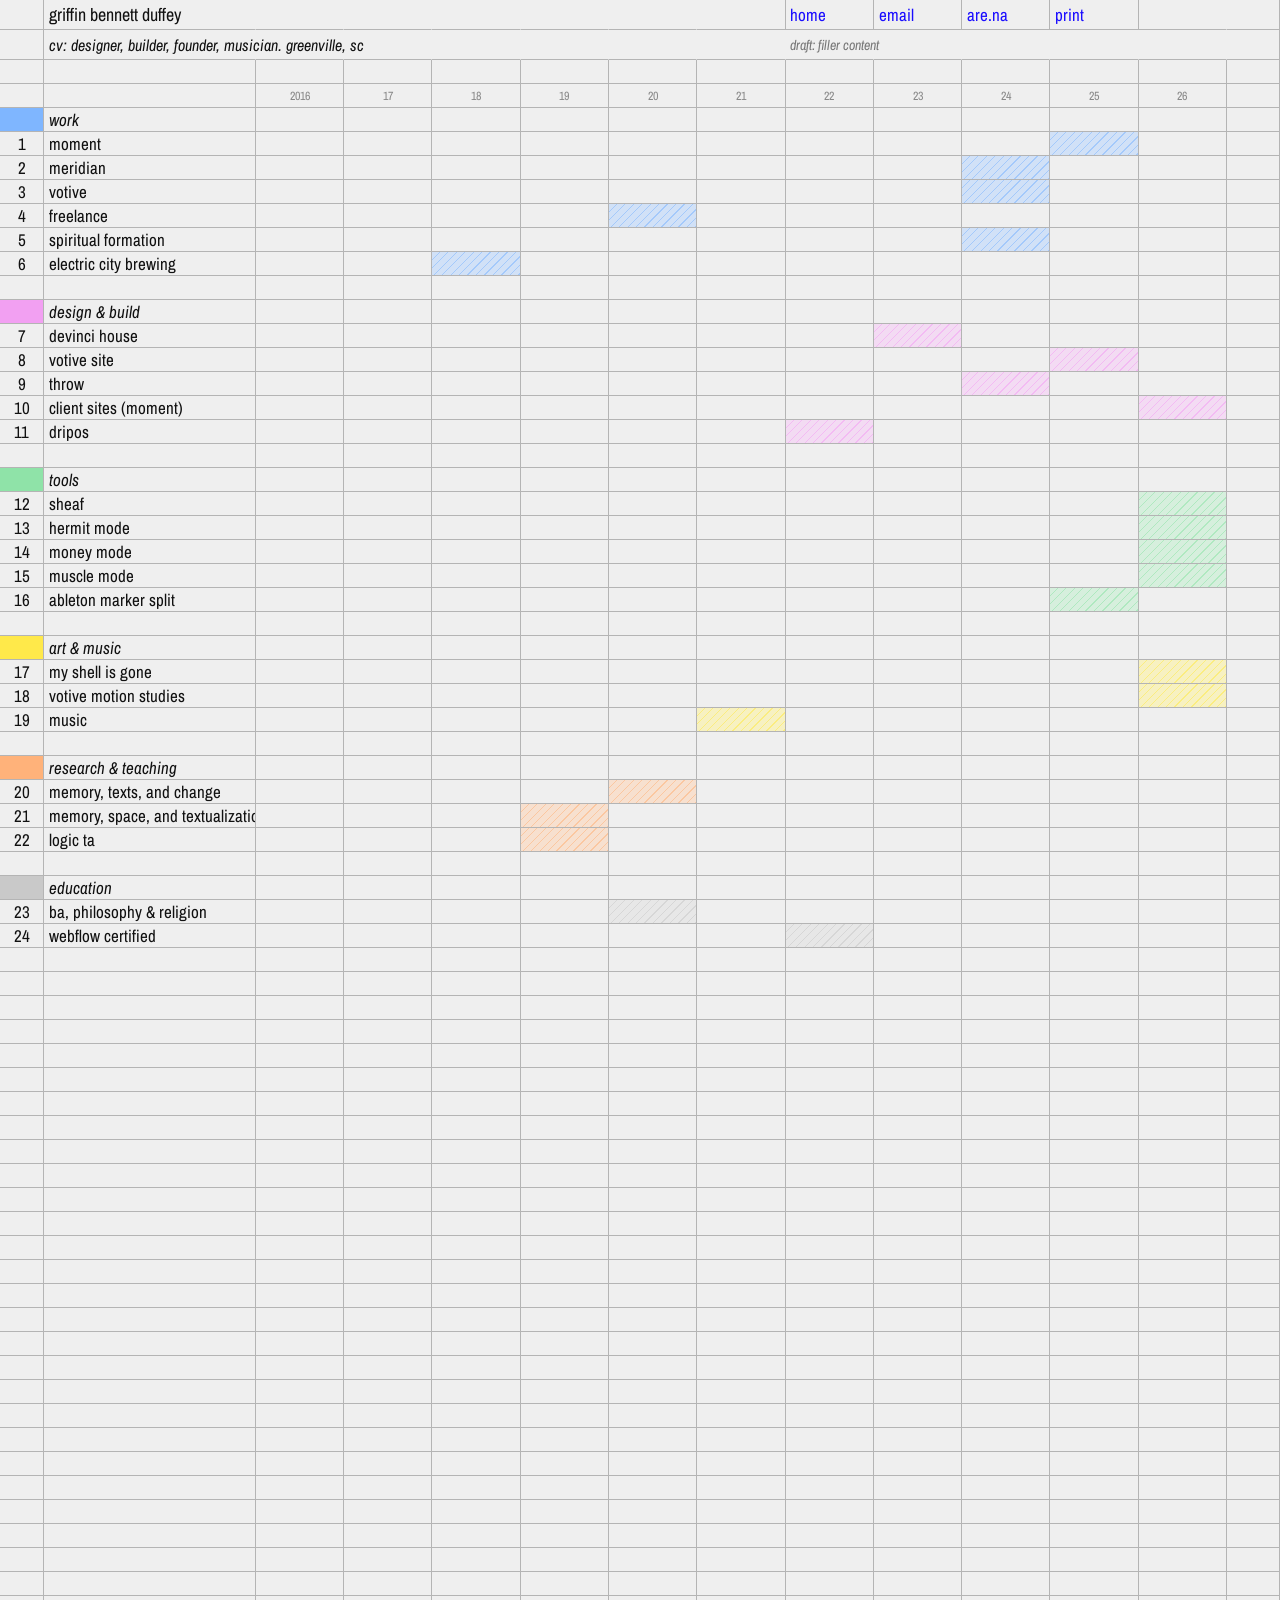
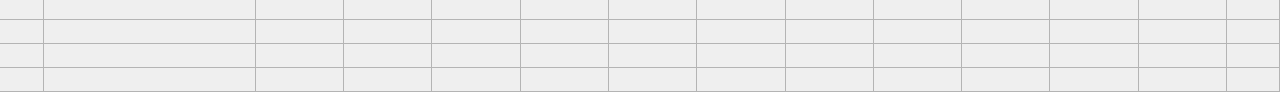
==== pages/cv.html @ 233793eb "Add spreadsheet-style interactive CV page (filler content) /cv renders js/cv-data.js as a grid: numb" ====
<!DOCTYPE html>
<html lang="en">
<head>
  <meta charset="UTF-8">
  <meta name="viewport" content="width=device-width, initial-scale=1.0">
  <title>CV — Griffin Duffey</title>
  <meta name="description" content="CV of Griffin Bennett Duffey: design, building, tools, music and research.">
  <link rel="icon" type="image/png" href="/assets/fav.png">
  <link rel="apple-touch-icon" href="/assets/webclip.png">
  <link rel="stylesheet" href="/css/cv.css">
</head>
<body class="cv">
  <main class="sheet" id="sheet" aria-label="CV"></main>

  <div class="viewer" id="viewer" hidden>
    <figure class="viewer-media" id="viewer-media"></figure>
    <aside class="comment" id="comment" role="dialog" aria-modal="false" aria-labelledby="comment-title">
      <button class="comment-close" id="comment-close" type="button" aria-label="Close">
        <svg viewBox="0 0 20 20" aria-hidden="true"><path d="M3 3l14 14M17 3L3 17" stroke="currentColor" stroke-width="1.2"/></svg>
      </button>
      <div id="comment-body"></div>
    </aside>
  </div>

  <article class="print-cv" id="print-cv" aria-hidden="true"></article>

  <script src="/js/cv-data.js"></script>
  <script src="/js/cv.js"></script>
</body>
</html>
---- css/cv.css ----
/* Spreadsheet CV (/cv). Standalone: doesn't load style.css.
   Look: a plain grey sheet with row numbers, thin cell lines, default blue
   links, colored swatches marking sections. Reference: Beckmans 2024. */

@import url('https://fonts.googleapis.com/css2?family=Archivo+Narrow:ital@0;1&display=swap');

:root {
  --bg: #efefef;
  --line: #b4b4b4;
  --ink: #111;
  --link: #1a0dff;
  --select: #1f8a4c;
  --row: 1.5rem;
  --gutter: 2.75rem;
  --name: minmax(13rem, 2.4fr);
  --year-cols: 11;
  --cols: var(--gutter) var(--name) repeat(var(--year-cols), minmax(0, 1fr)) minmax(1.5rem, 0.6fr);
  --font: 'Arial Narrow', 'Archivo Narrow', Arial, sans-serif;
}

*,
*::before,
*::after { box-sizing: border-box; margin: 0; padding: 0; }

html { background: var(--bg); }

body.cv {
  font-family: var(--font);
  font-size: 1.0625rem;
  line-height: 1;
  color: var(--ink);
  background: var(--bg);
  text-transform: lowercase;
  -webkit-font-smoothing: antialiased;
}

a { color: var(--link); text-decoration: none; }
a:hover { text-decoration: underline; }
em { font-style: italic; }

/* ---------- Grid ---------- */

.sheet { min-height: 100vh; overflow: hidden; }

.row {
  display: grid;
  grid-template-columns: var(--cols);
  height: var(--row);
  color: inherit;
}

.cell {
  border-right: 1px solid var(--line);
  border-bottom: 1px solid var(--line);
  height: var(--row);
  overflow: hidden;
  white-space: nowrap;
  text-overflow: ellipsis;
  padding: 0 0.3rem;
  display: flex;
  align-items: center;
  min-width: 0;
}

.gutter { justify-content: center; font-variant-numeric: tabular-nums; }
.yr, .tail { padding: 0; }

/* Header rows are taller, like the Beckmans title rows. */
.row.head { height: calc(var(--row) * 1.25); }
.row.head .cell { height: calc(var(--row) * 1.25); }
.row.head .name { overflow: visible; font-size: 1.125rem; }
.row.head .yr.link,
.row.head .yr.note { padding: 0 0.3rem; overflow: visible; z-index: 1; }
.row.sub .name em { font-size: 1rem; }
.row.head .yr.note { color: #777; font-size: 0.875rem; }

/* Header title + nav cells: drop the inner lines so they read as merged. */
.row.head .name,
.row.head .yr:not(.link) { border-right-color: transparent; }
.row.head .yr.link { border-left: 1px solid var(--line); margin-left: -1px; }

.row.years .yr {
  justify-content: center;
  font-size: 0.75rem;
  color: #888;
  font-variant-numeric: tabular-nums;
}

.row.section .name { font-size: 1.0625rem; }

.nav-m { display: none; }

/* Entries */
.row.entry { cursor: pointer; }
.row.entry:hover { text-decoration: none; }
.row.entry:hover .cell { background: #f6f6f6; }
.row.entry:hover .name { color: var(--link); }
.row.entry:focus-visible { outline: none; }
.row.entry:focus-visible .name,
.row.entry.is-open .name { box-shadow: inset 0 0 0 2px var(--select); }

.has-thumb { position: relative; }
.has-thumb > img,
.has-thumb > .ph,
.m-thumb > img,
.m-thumb > .ph {
  width: 100%;
  height: 100%;
  object-fit: cover;
  display: block;
}
.row.entry:hover .has-thumb > * { filter: contrast(1.08) saturate(1.2); }

.m-thumb { display: none; }

/* Placeholder: hatch in the section color until a real image goes in. */
.ph {
  --tint: #ccc;
  background:
    repeating-linear-gradient(135deg, transparent 0 5px, color-mix(in srgb, var(--tint) 55%, transparent) 5px 6px),
    color-mix(in srgb, var(--tint) 30%, #f4f4f4);
}
.ph-big {
  display: flex;
  flex-direction: column;
  align-items: center;
  justify-content: center;
  gap: 0.6rem;
  text-align: center;
  padding: 2rem;
  color: #333;
  background:
    repeating-linear-gradient(135deg, transparent 0 14px, color-mix(in srgb, var(--tint) 45%, transparent) 14px 15px),
    linear-gradient(180deg, #e6e9ec, #c9ced3);
}
.ph-big span { font-size: 1.75rem; }
.ph-big small { font-size: 0.875rem; color: #555; text-transform: none; }

/* ---------- Viewer: image left, comment panel right ---------- */

.viewer[hidden] { display: none; }

.viewer-media {
  position: fixed;
  top: calc(var(--row) * 2.5 + 0.5rem);
  left: var(--gutter);
  bottom: 0;
  width: min(47vw, 60rem);
  background: #dde1e4;
  box-shadow: 0 0 1.25rem rgba(0, 0, 0, 0.22);
  z-index: 10;
  cursor: zoom-out;
  animation: cv-in 140ms ease-out;
}
.viewer-media > img,
.viewer-media > .ph { width: 100%; height: 100%; object-fit: cover; }
.viewer-media > img { display: block; }

.comment {
  position: fixed;
  top: calc(var(--row) * 2.5 + 0.5rem);
  right: 4.5vw;
  width: min(36vw, 30rem);
  max-height: calc(100vh - var(--row) * 2.5 - 2rem);
  overflow: auto;
  background: var(--bg);
  border: 1px solid var(--line);
  box-shadow: 0 0.4rem 1.5rem rgba(0, 0, 0, 0.28);
  padding: 1.1rem 1.25rem 1.25rem;
  z-index: 11;
  line-height: 1.3;
  animation: cv-in 140ms ease-out;
}
.comment h2 { font-size: 1.0625rem; font-weight: normal; padding-right: 2rem; }
.comment p { margin-top: 1rem; }
.comment .c-sub { margin-top: 0.15rem; }
.comment .c-stack { color: #666; }
.comment .c-nav { display: flex; justify-content: space-between; border-top: 1px solid var(--line); padding-top: 0.6rem; }
.comment .c-nav button,
.comment-close {
  font: inherit;
  text-transform: inherit;
  background: none;
  border: 0;
  color: var(--link);
  cursor: pointer;
}
.comment-close {
  position: absolute;
  top: 0.85rem;
  right: 0.85rem;
  width: 1.25rem;
  height: 1.25rem;
  color: #666;
}
.comment-close svg { width: 100%; height: 100%; display: block; }
.comment-close:hover { color: var(--ink); }
.comment-close:focus { outline: none; }
.comment-close:focus-visible { outline: 2px solid var(--select); outline-offset: 2px; }

/* While viewing, names go quiet behind the image (row numbers stay). */
body.viewing .row.entry:not(.is-open) .name { color: transparent; }

@keyframes cv-in { from { opacity: 0; } to { opacity: 1; } }

@media (prefers-reduced-motion: reduce) {
  .viewer-media, .comment { animation: none; }
}

/* ---------- Phones: rows stack, year columns collapse ---------- */

@media (max-width: 720px) {
  :root {
    --gutter: 2.25rem;
    --row: 2rem;
    --cols: var(--gutter) minmax(0, 1fr) 4.5rem;
  }
  .row .yr, .row.entry .tail { display: none; }
  .row.years { display: none; }
  .row.head .yr.note { display: none; }
  .m-thumb { display: flex; padding: 0; position: relative; }
  .m-thumb span {
    position: absolute; right: 0.25rem; bottom: 0.15rem;
    font-size: 0.6875rem; color: #333; background: rgba(239, 239, 239, 0.85); padding: 0 0.15rem;
  }
  .row.head .name { white-space: normal; }
  .nav-m {
    display: grid;
    grid-template-columns: var(--gutter) repeat(4, 1fr);
    height: var(--row);
  }
  .nav-m::before { content: ''; border-right: 1px solid var(--line); border-bottom: 1px solid var(--line); }

  .viewer-media {
    top: 0; left: 0; right: 0; bottom: auto;
    width: 100%; height: 45vh;
  }
  .comment {
    top: auto; bottom: 0; left: 0; right: 0;
    width: 100%; max-height: 55vh;
    border-width: 1px 0 0;
  }
}

/* ---------- Print: a plain CV ---------- */

.print-cv { display: none; }

@media print {
  body.cv { background: #fff; font-size: 10.5pt; line-height: 1.3; }
  .sheet, .viewer { display: none !important; }
  .print-cv { display: block; }
  .print-cv h1 { font-size: 16pt; font-weight: normal; }
  .print-cv h2 { font-size: 10.5pt; font-style: italic; font-weight: normal; margin: 1.1em 0 0.3em; border-bottom: 0.5pt solid #999; }
  .print-cv .p-item { display: grid; grid-template-columns: 6.5em 1fr; gap: 0.6em; margin-bottom: 0.35em; break-inside: avoid; }
  .print-cv strong { font-weight: normal; }
}
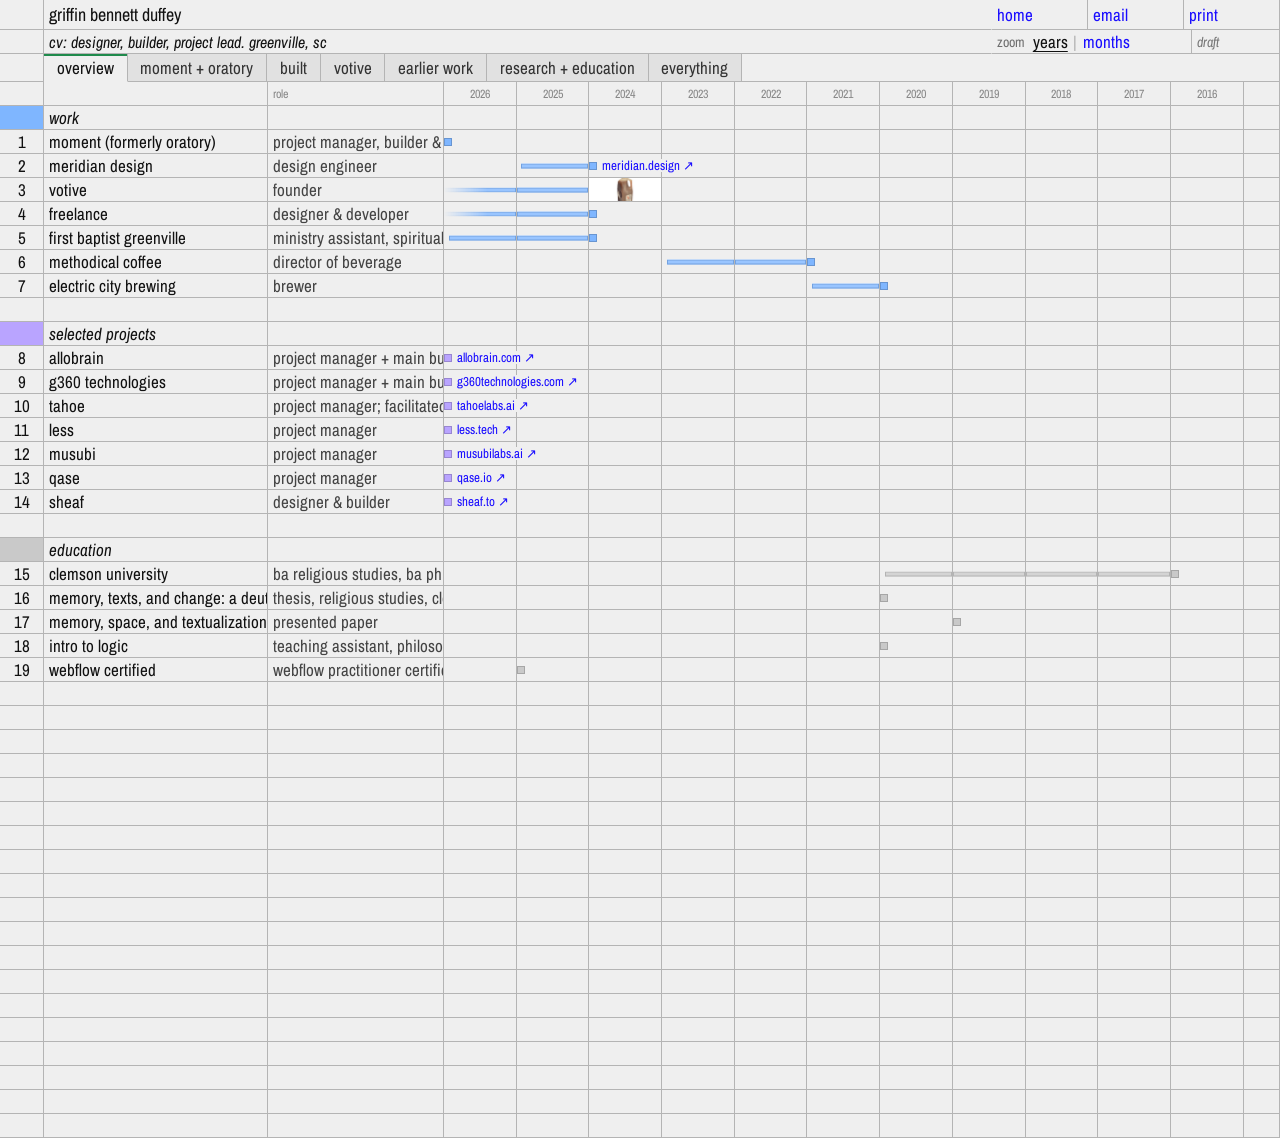
==== commit 40e5cf01: "CV v2: tabs, backwards timeline with month zoom, moment + oratory job page - Time runs newest-first;" ====
--- a/pages/cv.html
+++ b/pages/cv.html
@@ -4,16 +4,20 @@
   <meta charset="UTF-8">
   <meta name="viewport" content="width=device-width, initial-scale=1.0">
   <title>CV — Griffin Duffey</title>
-  <meta name="description" content="CV of Griffin Bennett Duffey: design, building, tools, music and research.">
+  <meta name="description" content="CV of Griffin Bennett Duffey: project lead, designer and builder. MOMENT and Oratory projects, Votive, research and education.">
   <link rel="icon" type="image/png" href="/assets/fav.png">
   <link rel="apple-touch-icon" href="/assets/webclip.png">
   <link rel="stylesheet" href="/css/cv.css">
 </head>
 <body class="cv">
-  <main class="sheet" id="sheet" aria-label="CV"></main>
+  <header class="top" id="top"></header>
+  <section class="intro" id="intro" hidden></section>
+  <main class="sheet-wrap" id="sheet-wrap">
+    <div class="sheet" id="sheet" aria-label="CV"></div>
+  </main>
 
   <div class="viewer" id="viewer" hidden>
-    <figure class="viewer-media" id="viewer-media"></figure>
+    <figure class="viewer-media" id="viewer-media" hidden></figure>
     <aside class="comment" id="comment" role="dialog" aria-modal="false" aria-labelledby="comment-title">
       <button class="comment-close" id="comment-close" type="button" aria-label="Close">
         <svg viewBox="0 0 20 20" aria-hidden="true"><path d="M3 3l14 14M17 3L3 17" stroke="currentColor" stroke-width="1.2"/></svg>
--- a/css/cv.css
+++ b/css/cv.css
@@ -1,26 +1,29 @@
 /* Spreadsheet CV (/cv). Standalone: doesn't load style.css.
    Look: a plain grey sheet with row numbers, thin cell lines, default blue
-   links, colored swatches marking sections. Reference: Beckmans 2024. */
+   links, colored swatches marking sections. Reference: Beckmans 2024.
+   Time runs backwards: newest column on the left. */
 
 @import url('https://fonts.googleapis.com/css2?family=Archivo+Narrow:ital@0;1&display=swap');
 
 :root {
   --bg: #efefef;
+  --tab-bg: #e1e1e1;
   --line: #b4b4b4;
   --ink: #111;
+  --muted: #6f6f6f;
   --link: #1a0dff;
   --select: #1f8a4c;
   --row: 1.5rem;
   --gutter: 2.75rem;
-  --name: minmax(13rem, 2.4fr);
-  --year-cols: 11;
-  --cols: var(--gutter) var(--name) repeat(var(--year-cols), minmax(0, 1fr)) minmax(1.5rem, 0.6fr);
+  --month: 2.5rem;
   --font: 'Arial Narrow', 'Archivo Narrow', Arial, sans-serif;
 }
 
 *,
 *::before,
 *::after { box-sizing: border-box; margin: 0; padding: 0; }
+
+[hidden] { display: none !important; }
 
 html { background: var(--bg); }
 
@@ -37,17 +40,7 @@
 a { color: var(--link); text-decoration: none; }
 a:hover { text-decoration: underline; }
 em { font-style: italic; }
-
-/* ---------- Grid ---------- */
-
-.sheet { min-height: 100vh; overflow: hidden; }
-
-.row {
-  display: grid;
-  grid-template-columns: var(--cols);
-  height: var(--row);
-  color: inherit;
-}
+h1 { font-size: inherit; font-weight: normal; }
 
 .cell {
   border-right: 1px solid var(--line);
@@ -61,88 +54,214 @@
   align-items: center;
   min-width: 0;
 }
-
 .gutter { justify-content: center; font-variant-numeric: tabular-nums; }
+
+/* ---------- Header: title, nav, zoom, tabs ---------- */
+
+.trow { display: flex; height: var(--row); }
+.trow > .cell { flex: none; }
+.top .gutter { width: var(--gutter); }
+.top .title { flex: 1 1 auto; border-right-color: transparent; }
+.top .fill { flex: 1 1 auto; }
+.trow .title + .fill { display: none; }
+
+.trow.head { height: calc(var(--row) * 1.25); }
+.trow.head > .cell { height: calc(var(--row) * 1.25); }
+.trow.head .title { font-size: 1.125rem; }
+.trow.sub .title em { font-size: 1rem; }
+
+.top .nav { width: 6rem; }
+.top .zoom { width: 12.5rem; gap: 0.35rem; }
+.top .note { width: 5.5rem; flex: none; color: #777; font-size: 0.875rem; }
+.zoom-label { color: var(--muted); font-size: 0.875rem; margin-right: 0.15rem; }
+.zoom-sep { color: var(--line); }
+.zoom a.on, .zoom a[aria-current] { color: var(--ink); text-decoration: underline; text-underline-offset: 0.2em; }
+
+/* Tabs read like sheet tabs: grey until picked, then the sheet's own grey
+   with a green top line. */
+.trow.tabs {
+  height: 1.75rem;
+  overflow-x: auto;
+  scrollbar-width: none;
+  -webkit-overflow-scrolling: touch;
+}
+.trow.tabs::-webkit-scrollbar { display: none; }
+.trow.tabs > .cell { height: 1.75rem; }
+.tab {
+  padding: 0 0.8rem;
+  background: var(--tab-bg);
+  color: #333;
+}
+.tab:hover { text-decoration: none; color: var(--link); }
+.tab.on {
+  background: var(--bg);
+  color: var(--ink);
+  box-shadow: inset 0 2px 0 var(--select);
+  border-bottom-color: transparent;
+}
+.tab:focus-visible { outline: 2px solid var(--select); outline-offset: -2px; }
+
+/* Intro paragraphs on the moment + oratory tab: merged cells. */
+.intro .trow.para { height: auto; }
+.intro .para > .cell { height: auto; }
+.intro .para p.cell {
+  flex: 1 1 auto;
+  display: block;
+  white-space: normal;
+  line-height: 1.35;
+  padding: 0.45rem max(0.5rem, calc(100% - 46rem)) 0.45rem 0.5rem;
+}
+.intro .para .gutter { align-self: stretch; }
+
+/* ---------- Grid ---------- */
+
+.sheet-wrap { overflow-x: auto; overflow-y: hidden; -webkit-overflow-scrolling: touch; }
+
+.sheet {
+  --textcols: minmax(14rem, 1.6fr) minmax(11rem, 1.3fr);
+  --textmin: 25rem;
+  min-height: 60vh;
+  min-width: calc(var(--gutter) + var(--textmin) + var(--tlmin, 0rem) + 1rem);
+}
+.sheet.is-table {
+  --month: 2.25rem;
+  --textcols: minmax(7.5rem, 1fr) minmax(11rem, 1.7fr) 4.75rem 7.25rem minmax(10rem, 1.5fr) 6.5rem minmax(10rem, 1.5fr) minmax(8.5rem, 1.1fr);
+  --textmin: 65rem;
+}
+
+.row {
+  display: grid;
+  grid-template-columns: var(--gutter) var(--textcols) var(--tl) minmax(1rem, 0.5fr);
+  height: var(--row);
+  color: inherit;
+}
 .yr, .tail { padding: 0; }
-
-/* Header rows are taller, like the Beckmans title rows. */
-.row.head { height: calc(var(--row) * 1.25); }
-.row.head .cell { height: calc(var(--row) * 1.25); }
-.row.head .name { overflow: visible; font-size: 1.125rem; }
-.row.head .yr.link,
-.row.head .yr.note { padding: 0 0.3rem; overflow: visible; z-index: 1; }
-.row.sub .name em { font-size: 1rem; }
-.row.head .yr.note { color: #777; font-size: 0.875rem; }
-
-/* Header title + nav cells: drop the inner lines so they read as merged. */
-.row.head .name,
-.row.head .yr:not(.link) { border-right-color: transparent; }
-.row.head .yr.link { border-left: 1px solid var(--line); margin-left: -1px; }
-
-.row.years .yr {
-  justify-content: center;
-  font-size: 0.75rem;
-  color: #888;
-  font-variant-numeric: tabular-nums;
-}
-
-.row.section .name { font-size: 1.0625rem; }
-
-.nav-m { display: none; }
+.m-when { display: none; }
+
+/* Column labels */
+.row.colhead .cell { font-size: 0.75rem; color: #888; font-variant-numeric: tabular-nums; }
+.row.colhead .yr { justify-content: center; }
+.row.yearrow .yr.ylabel { justify-content: flex-start; padding-left: 0.3rem; overflow: visible; color: #555; position: relative; z-index: 1; }
+.row.yearrow .yr:not(.ylabel) { border-right-color: transparent; }
+.row.yearrow .yr.ylabel { border-left: 0; }
+
+/* Month zoom: a darker line where one year ends and the next begins. */
+.z-months .yr.ynew,
+.z-months .yr.earlier { box-shadow: inset 1px 0 0 #8a8a8a; }
+.row.colhead .yr.earlier { font-size: 0.6875rem; }
+
+/* Month zoom scrolls sideways; row numbers and names stay put. */
+.z-months:not(.is-table) .gutter,
+.z-months:not(.is-table) .t-name {
+  position: sticky;
+  z-index: 3;
+  background: var(--bg);
+}
+.z-months:not(.is-table) .gutter { left: 0; }
+.z-months:not(.is-table) .t-name { left: var(--gutter); }
+
+.row.section .t-name { font-size: 1.0625rem; overflow: visible; }
 
 /* Entries */
 .row.entry { cursor: pointer; }
-.row.entry:hover { text-decoration: none; }
+.row.entry .t-name a.open { color: inherit; }
 .row.entry:hover .cell { background: #f6f6f6; }
-.row.entry:hover .name { color: var(--link); }
-.row.entry:focus-visible { outline: none; }
-.row.entry:focus-visible .name,
-.row.entry.is-open .name { box-shadow: inset 0 0 0 2px var(--select); }
-
-.has-thumb { position: relative; }
-.has-thumb > img,
-.has-thumb > .ph,
-.m-thumb > img,
-.m-thumb > .ph {
+.row.entry:hover .t-name a.open { color: var(--link); text-decoration: none; }
+.row.entry .t-name a.open:focus-visible { outline: none; }
+.row.entry:has(a.open:focus-visible) .t-name,
+.row.entry.is-open .t-name { box-shadow: inset 0 0 0 2px var(--select); }
+.row.entry .t-sub { color: #444; }
+.muted { color: var(--muted); }
+
+/* Table rows (moment + oratory): text wraps, rows grow. */
+.is-table .row.entry { height: auto; }
+.is-table .row.entry .cell {
+  height: auto;
+  min-height: var(--row);
+  white-space: normal;
+  align-items: flex-start;
+  padding-top: 0.28rem;
+  padding-bottom: 0.28rem;
+  line-height: 1.2;
+}
+.is-table .row.entry .yr { padding: 0; }
+.is-table .t-see { overflow-wrap: anywhere; }
+.is-table .t-studio,
+.is-table .t-type,
+.is-table .t-when { color: #444; }
+.is-table .t-studio.studio-moment { color: var(--ink); }
+
+/* ---------- Timeline ---------- */
+
+.yr { position: relative; }
+.yr.span::before {
+  content: '';
+  position: absolute;
+  left: 0;
+  right: 0;
+  top: var(--bar-top, 50%);
+  height: 0.3125rem;
+  transform: translateY(-50%);
+  background: color-mix(in srgb, var(--tint, #ccc) 80%, #fff);
+  box-shadow: inset 0 0 0 1px color-mix(in srgb, var(--tint, #ccc) 70%, #000 12%);
+}
+.yr.span-end::before { left: 0.3rem; }
+.yr.span-open::before {
+  -webkit-mask-image: linear-gradient(270deg, #000 40%, transparent);
+  mask-image: linear-gradient(270deg, #000 40%, transparent);
+}
+.row.entry:hover .yr.span::before { background: var(--tint, #ccc); }
+
+/* Year-only entries in month zoom: dashed, since the months are a guess. */
+.approx .yr.span::before {
+  background: repeating-linear-gradient(90deg, color-mix(in srgb, var(--tint, #ccc) 85%, #000 5%) 0 4px, transparent 4px 7px);
+  box-shadow: none;
+}
+.row.entry.approx:hover .yr.span::before {
+  background: repeating-linear-gradient(90deg, var(--tint, #ccc) 0 4px, transparent 4px 7px);
+}
+
+/* Start of an entry (the right end of its bar): a cap, then the site link
+   spilling into the empty older cells, like overflowing text in a sheet. */
+.yr.start { overflow: visible; z-index: 1; gap: 0.3rem; }
+.cap {
+  flex: none;
+  width: 0.5rem;
+  height: 0.5rem;
+  background: var(--tint, #ccc);
+  box-shadow: inset 0 0 0 1px color-mix(in srgb, var(--tint, #ccc) 70%, #000 18%);
+}
+.yr.start .ext,
+.yr.start .lbl {
+  font-size: 0.8125rem;
+  white-space: nowrap;
+  background: var(--bg);
+  padding-right: 0.25rem;
+}
+.yr.start .lbl { color: #555; }
+.row.entry:hover .yr.start .ext,
+.row.entry:hover .yr.start .lbl { background: #f6f6f6; }
+
+.is-table .yr.start { align-items: flex-start; padding-top: 0.5rem; }
+.is-table { --bar-top: 0.75rem; }
+
+.has-thumb > img {
   width: 100%;
   height: 100%;
   object-fit: cover;
+  object-position: center;
   display: block;
 }
-.row.entry:hover .has-thumb > * { filter: contrast(1.08) saturate(1.2); }
-
-.m-thumb { display: none; }
-
-/* Placeholder: hatch in the section color until a real image goes in. */
-.ph {
-  --tint: #ccc;
-  background:
-    repeating-linear-gradient(135deg, transparent 0 5px, color-mix(in srgb, var(--tint) 55%, transparent) 5px 6px),
-    color-mix(in srgb, var(--tint) 30%, #f4f4f4);
-}
-.ph-big {
-  display: flex;
-  flex-direction: column;
-  align-items: center;
-  justify-content: center;
-  gap: 0.6rem;
-  text-align: center;
-  padding: 2rem;
-  color: #333;
-  background:
-    repeating-linear-gradient(135deg, transparent 0 14px, color-mix(in srgb, var(--tint) 45%, transparent) 14px 15px),
-    linear-gradient(180deg, #e6e9ec, #c9ced3);
-}
-.ph-big span { font-size: 1.75rem; }
-.ph-big small { font-size: 0.875rem; color: #555; text-transform: none; }
-
-/* ---------- Viewer: image left, comment panel right ---------- */
+.row.entry:hover .has-thumb > img { filter: contrast(1.08) saturate(1.2); }
+.is-table .has-thumb > img { height: var(--row); }
+
+/* ---------- Viewer: image left (only when there is one), comment right ---------- */
 
 .viewer[hidden] { display: none; }
 
 .viewer-media {
   position: fixed;
-  top: calc(var(--row) * 2.5 + 0.5rem);
+  top: 6rem;
   left: var(--gutter);
   bottom: 0;
   width: min(47vw, 60rem);
@@ -152,16 +271,14 @@
   cursor: zoom-out;
   animation: cv-in 140ms ease-out;
 }
-.viewer-media > img,
-.viewer-media > .ph { width: 100%; height: 100%; object-fit: cover; }
-.viewer-media > img { display: block; }
+.viewer-media > img { width: 100%; height: 100%; object-fit: cover; display: block; }
 
 .comment {
   position: fixed;
-  top: calc(var(--row) * 2.5 + 0.5rem);
+  top: 6rem;
   right: 4.5vw;
   width: min(36vw, 30rem);
-  max-height: calc(100vh - var(--row) * 2.5 - 2rem);
+  max-height: calc(100vh - 7.5rem);
   overflow: auto;
   background: var(--bg);
   border: 1px solid var(--line);
@@ -174,6 +291,7 @@
 .comment h2 { font-size: 1.0625rem; font-weight: normal; padding-right: 2rem; }
 .comment p { margin-top: 1rem; }
 .comment .c-sub { margin-top: 0.15rem; }
+.comment .c-facts { color: #444; }
 .comment .c-stack { color: #666; }
 .comment .c-nav { display: flex; justify-content: space-between; border-top: 1px solid var(--line); padding-top: 0.6rem; }
 .comment .c-nav button,
@@ -198,8 +316,8 @@
 .comment-close:focus { outline: none; }
 .comment-close:focus-visible { outline: 2px solid var(--select); outline-offset: 2px; }
 
-/* While viewing, names go quiet behind the image (row numbers stay). */
-body.viewing .row.entry:not(.is-open) .name { color: transparent; }
+/* While an image is up, names go quiet behind it (row numbers stay). */
+body.viewing-media .row.entry:not(.is-open) .t-name a.open { color: transparent; }
 
 @keyframes cv-in { from { opacity: 0; } to { opacity: 1; } }
 
@@ -207,29 +325,74 @@
   .viewer-media, .comment { animation: none; }
 }
 
-/* ---------- Phones: rows stack, year columns collapse ---------- */
+/* ---------- Phones ---------- */
 
 @media (max-width: 720px) {
   :root {
     --gutter: 2.25rem;
     --row: 2rem;
-    --cols: var(--gutter) minmax(0, 1fr) 4.5rem;
   }
-  .row .yr, .row.entry .tail { display: none; }
-  .row.years { display: none; }
-  .row.head .yr.note { display: none; }
-  .m-thumb { display: flex; padding: 0; position: relative; }
-  .m-thumb span {
-    position: absolute; right: 0.25rem; bottom: 0.15rem;
-    font-size: 0.6875rem; color: #333; background: rgba(239, 239, 239, 0.85); padding: 0 0.15rem;
+  .top .nav { width: auto; padding: 0 0.55rem; }
+  .top .title { overflow: hidden; }
+  .trow.sub .title em { font-size: 0.875rem; }
+  .top .zoom { width: auto; padding: 0 0.5rem; }
+  .top .note { display: none; }
+  .zoom-label { display: none; }
+  .trow.tabs, .trow.tabs > .cell { height: 2.25rem; }
+  .intro .para p.cell { padding-right: 0.5rem; font-size: 1rem; }
+
+  /* Year zoom: names + a short date cell; the timeline folds away. */
+  .sheet { --textcols: minmax(0, 1fr); --textmin: 10rem; min-width: 0; }
+  .sheet .t-sub { display: none; }
+  .z-years .row .yr,
+  .z-years .row .tail { display: none; }
+  .z-years .row { grid-template-columns: var(--gutter) minmax(0, 1fr) 4.75rem; }
+  .z-years .row.entry .m-when {
+    display: flex;
+    justify-content: flex-end;
+    font-size: 0.8125rem;
+    color: #444;
+    font-variant-numeric: tabular-nums;
   }
-  .row.head .name { white-space: normal; }
-  .nav-m {
-    display: grid;
-    grid-template-columns: var(--gutter) repeat(4, 1fr);
-    height: var(--row);
+  .z-years .row.colhead:not(.yearrow) { display: none; }
+
+  /* Month zoom: names stay, months scroll sideways. */
+  .z-months:not(.is-table) { --textcols: 9.5rem; min-width: calc(var(--gutter) + 9.5rem + var(--tlmin) + 1rem); }
+  .z-months:not(.is-table) .t-name { white-space: nowrap; }
+
+  /* moment + oratory: each row stacks into a little card. */
+  .sheet.is-table { min-width: 0; }
+  .is-table .row,
+  .is-table.z-months .row { grid-template-columns: var(--gutter) minmax(0, 1fr); height: auto; }
+  .is-table .row .yr,
+  .is-table .row .tail,
+  .is-table .row .m-when,
+  .is-table .row.colhead { display: none; }
+  .is-table .row .t:not(.t-name) { display: none; }
+  .is-table .row.entry .t { display: flex; border-right: 0; }
+  .is-table .row.entry .gutter { grid-row: span 8; align-items: flex-start; padding-top: 0.5rem; }
+  .is-table .row.entry .t:not(.t-see) { border-bottom-color: transparent; }
+  .is-table .row.entry .cell.t { padding-top: 0.12rem; padding-bottom: 0.12rem; min-height: 0; }
+  .is-table .row.entry .t-name { padding-top: 0.45rem; font-size: 1.0625rem; }
+  .is-table .row.entry .t-see { padding-bottom: 0.5rem; }
+  .is-table .row.entry .t-studio,
+  .is-table .row.entry .t-type,
+  .is-table .row.entry .t-when,
+  .is-table .row.entry .t-status,
+  .is-table .row.entry .t-see { font-size: 0.9375rem; }
+  .is-table .row.entry .t-studio::before,
+  .is-table .row.entry .t-type::before,
+  .is-table .row.entry .t-when::before,
+  .is-table .row.entry .t-status::before,
+  .is-table .row.entry .t-see::before {
+    content: attr(data-label);
+    flex: none;
+    width: 4.5rem;
+    color: #888;
   }
-  .nav-m::before { content: ''; border-right: 1px solid var(--line); border-bottom: 1px solid var(--line); }
+  .is-table .row.entry .t-sub { display: flex; color: #333; }
+  .is-table .row.section .gutter { grid-row: auto; }
+  body[data-tab='moment'] .top .zoom { display: none; }
 
   .viewer-media {
     top: 0; left: 0; right: 0; bottom: auto;
@@ -237,21 +400,21 @@
   }
   .comment {
     top: auto; bottom: 0; left: 0; right: 0;
-    width: 100%; max-height: 55vh;
+    width: 100%; max-height: 60vh;
     border-width: 1px 0 0;
   }
 }
 
-/* ---------- Print: a plain CV ---------- */
+/* ---------- Print: a plain CV with everything ---------- */
 
 .print-cv { display: none; }
 
 @media print {
   body.cv { background: #fff; font-size: 10.5pt; line-height: 1.3; }
-  .sheet, .viewer { display: none !important; }
+  .top, .intro, .sheet-wrap, .viewer { display: none !important; }
   .print-cv { display: block; }
   .print-cv h1 { font-size: 16pt; font-weight: normal; }
   .print-cv h2 { font-size: 10.5pt; font-style: italic; font-weight: normal; margin: 1.1em 0 0.3em; border-bottom: 0.5pt solid #999; }
-  .print-cv .p-item { display: grid; grid-template-columns: 6.5em 1fr; gap: 0.6em; margin-bottom: 0.35em; break-inside: avoid; }
+  .print-cv .p-item { display: grid; grid-template-columns: 7.5em 1fr; gap: 0.6em; margin-bottom: 0.35em; break-inside: avoid; }
   .print-cv strong { font-weight: normal; }
 }
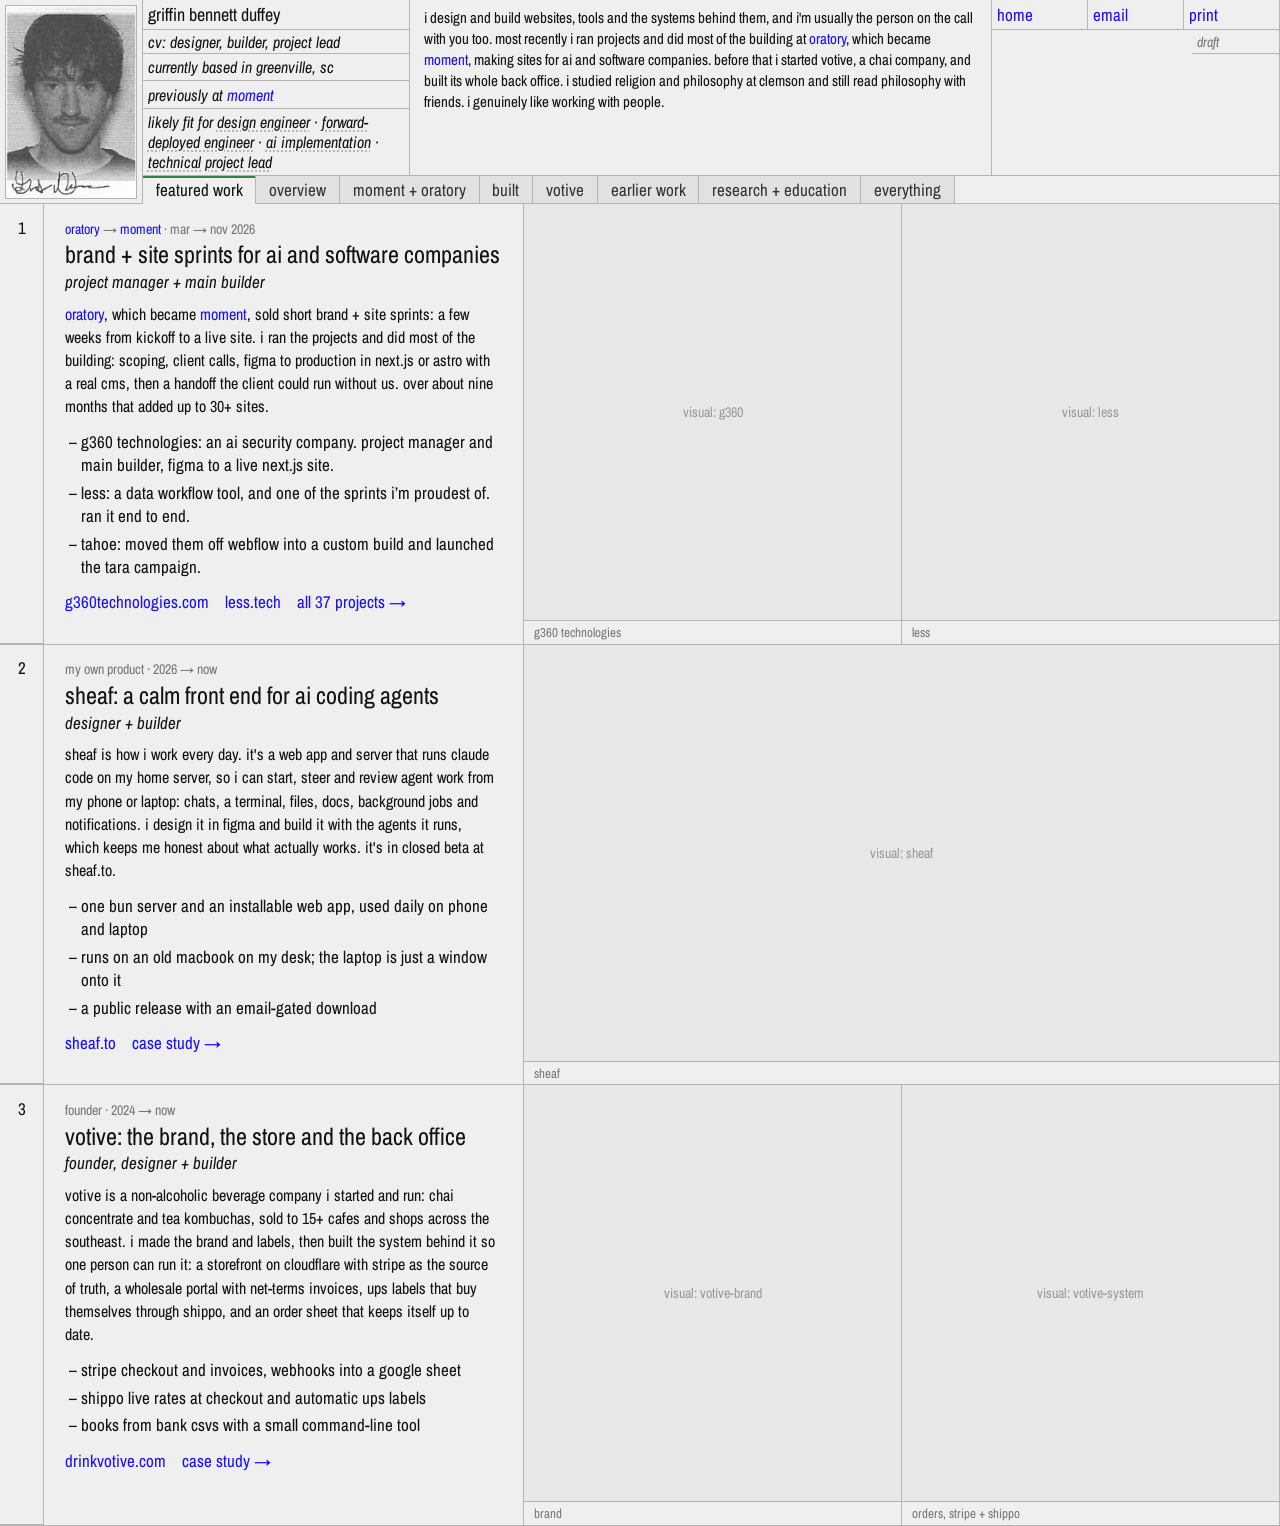
==== commit b4e08c46: "CV: featured work tab (landing) with three case studies and visual mount points MOMENT sprints, Shea" ====
--- a/pages/cv.html
+++ b/pages/cv.html
@@ -8,6 +8,9 @@
   <link rel="icon" type="image/png" href="/assets/fav.png">
   <link rel="apple-touch-icon" href="/assets/webclip.png">
   <link rel="stylesheet" href="/css/cv.css">
+  <link rel="stylesheet" href="/css/visuals/moment.css">
+  <link rel="stylesheet" href="/css/visuals/sheaf.css">
+  <link rel="stylesheet" href="/css/visuals/votive.css">
 </head>
 <body class="cv">
   <header class="top" id="top"></header>
@@ -29,6 +32,10 @@
   <article class="print-cv" id="print-cv" aria-hidden="true"></article>
 
   <script src="/js/cv-data.js"></script>
+  <!-- Featured-work visuals: each file registers window.CVVisuals[name] = (el) => {} -->
+  <script src="/js/visuals/moment.js"></script>
+  <script src="/js/visuals/sheaf.js"></script>
+  <script src="/js/visuals/votive.js"></script>
   <script src="/js/cv.js"></script>
 </body>
 </html>
--- a/css/cv.css
+++ b/css/cv.css
@@ -71,11 +71,15 @@
 .trow.sub .title em { font-size: 1rem; }
 
 .top .nav { width: 6rem; }
-.top .zoom { width: 12.5rem; gap: 0.35rem; }
+.top .sw { gap: 0.35rem; }
+.top .zoom { width: 12.5rem; }
+.top .tlsw { width: 10.5rem; }
 .top .note { width: 5.5rem; flex: none; color: #777; font-size: 0.875rem; }
-.zoom-label { color: var(--muted); font-size: 0.875rem; margin-right: 0.15rem; }
-.zoom-sep { color: var(--line); }
-.zoom a.on, .zoom a[aria-current] { color: var(--ink); text-decoration: underline; text-underline-offset: 0.2em; }
+.sw-label { color: var(--muted); font-size: 0.875rem; margin-right: 0.15rem; }
+.sw-sep { color: var(--line); }
+.sw a.on, .sw a[aria-current] { color: var(--ink); text-decoration: underline; text-underline-offset: 0.2em; }
+/* Option b has no chart, so no zoom. */
+body[data-tl='b'] .top .zoom { display: none; }
 
 /* Tabs read like sheet tabs: grey until picked, then the sheet's own grey
    with a green top line. */
@@ -101,38 +105,53 @@
 }
 .tab:focus-visible { outline: 2px solid var(--select); outline-offset: -2px; }
 
-/* Intro paragraphs on the moment + oratory tab: merged cells. */
+/* Intro on the moment + oratory tab: one paragraph in a merged cell,
+   set larger than the sheet so it reads first. */
 .intro .trow.para { height: auto; }
 .intro .para > .cell { height: auto; }
 .intro .para p.cell {
   flex: 1 1 auto;
   display: block;
   white-space: normal;
-  line-height: 1.35;
-  padding: 0.45rem max(0.5rem, calc(100% - 46rem)) 0.45rem 0.5rem;
-}
-.intro .para .gutter { align-self: stretch; }
+  font-size: 1.375rem;
+  line-height: 1.5;
+  /* ~70ch measure, the rest of the merged cell stays empty */
+  padding: 1.75rem max(2rem, calc(100% - 70ch - 2rem)) 2rem 2rem;
+}
+.intro .para .gutter { align-self: stretch; width: var(--gutter); flex: none; }
 
 /* ---------- Grid ---------- */
 
 .sheet-wrap { overflow-x: auto; overflow-y: hidden; -webkit-overflow-scrolling: touch; }
 
+/* Text columns per timeline style. a: name | role | when.
+   b: name | role | when | length (no chart). c: name | role. */
 .sheet {
-  --textcols: minmax(14rem, 1.6fr) minmax(11rem, 1.3fr);
-  --textmin: 25rem;
+  --textcols: minmax(14rem, 1.4fr) minmax(15rem, 1.5fr) 9.5rem;
+  --textmin: 38.5rem;
   min-height: 60vh;
   min-width: calc(var(--gutter) + var(--textmin) + var(--tlmin, 0rem) + 1rem);
 }
+.sheet.tl-b { --textcols: minmax(16rem, 1.4fr) minmax(18rem, 1.6fr) 11rem 6rem; --textmin: 51rem; }
+.sheet.tl-c { --textcols: minmax(14rem, 1.4fr) minmax(15rem, 1.5fr); --textmin: 29rem; }
+
+/* moment + oratory table: client (+ what) | studio · type | my role |
+   when | [length] | status | see it. */
 .sheet.is-table {
   --month: 2.25rem;
-  --textcols: minmax(7.5rem, 1fr) minmax(11rem, 1.7fr) 4.75rem 7.25rem minmax(10rem, 1.5fr) 6.5rem minmax(10rem, 1.5fr) minmax(8.5rem, 1.1fr);
-  --textmin: 65rem;
+  --textcols: minmax(12rem, 1.3fr) 12.5rem minmax(9.5rem, 0.9fr) 9.75rem minmax(11rem, 1.1fr) minmax(11rem, 1fr);
+  --textmin: 66rem;
+}
+.sheet.is-table.tl-b {
+  --textcols: minmax(15rem, 1.5fr) 12.5rem minmax(12rem, 1.1fr) 8.5rem 4.5rem minmax(13rem, 1.2fr) minmax(11rem, 1fr);
+  --textmin: 76.5rem;
 }
 
 .row {
+  position: relative;
   display: grid;
-  grid-template-columns: var(--gutter) var(--textcols) var(--tl) minmax(1rem, 0.5fr);
-  height: var(--row);
+  grid-template-columns: var(--gutter) var(--textcols) var(--tl,) minmax(1rem, 0.5fr);
+  min-height: var(--row);
   color: inherit;
 }
 .yr, .tail { padding: 0; }
@@ -143,7 +162,6 @@
 .row.colhead .yr { justify-content: center; }
 .row.yearrow .yr.ylabel { justify-content: flex-start; padding-left: 0.3rem; overflow: visible; color: #555; position: relative; z-index: 1; }
 .row.yearrow .yr:not(.ylabel) { border-right-color: transparent; }
-.row.yearrow .yr.ylabel { border-left: 0; }
 
 /* Month zoom: a darker line where one year ends and the next begins. */
 .z-months .yr.ynew,
@@ -160,100 +178,116 @@
 .z-months:not(.is-table) .gutter { left: 0; }
 .z-months:not(.is-table) .t-name { left: var(--gutter); }
 
-.row.section .t-name { font-size: 1.0625rem; overflow: visible; }
-
-/* Entries */
+.row.section .t-name,
+.row.section .t-client { font-size: 1.0625rem; overflow: visible; }
+
+/* Entries. Names and roles wrap to a second line instead of cutting off. */
 .row.entry { cursor: pointer; }
-.row.entry .t-name a.open { color: inherit; }
+.row.entry .cell { height: auto; min-height: var(--row); }
+.row.entry .t-name,
+.row.entry .t-sub {
+  white-space: normal;
+  line-height: 1.15;
+  padding-top: 0.2rem;
+  padding-bottom: 0.2rem;
+  overflow-wrap: normal;
+}
+.row.entry .t-when,
+.row.entry .t-len { color: #444; font-variant-numeric: tabular-nums; white-space: nowrap; }
+.row.entry .t-len { color: #777; }
+.row.entry .nm { display: block; min-width: 0; }
+/* Second role line (e.g. "design + imagery support") sits under the role on every tab */
+.row.entry .t-sub { flex-wrap: wrap; align-content: center; }
+.row.entry .t-sub .also { flex-basis: 100%; margin-top: 0.15rem; font-size: 0.875rem; color: #777; }
+.row.entry a.open { color: inherit; }
 .row.entry:hover .cell { background: #f6f6f6; }
-.row.entry:hover .t-name a.open { color: var(--link); text-decoration: none; }
-.row.entry .t-name a.open:focus-visible { outline: none; }
-.row.entry:has(a.open:focus-visible) .t-name,
-.row.entry.is-open .t-name { box-shadow: inset 0 0 0 2px var(--select); }
+.row.entry:hover a.open { color: var(--link); text-decoration: none; }
+.row.entry a.open:focus-visible { outline: none; }
+.row.entry:has(a.open:focus-visible) :is(.t-name, .t-client),
+.row.entry.is-open :is(.t-name, .t-client) { box-shadow: inset 0 0 0 2px var(--select); }
 .row.entry .t-sub { color: #444; }
 .muted { color: var(--muted); }
 
-/* Table rows (moment + oratory): text wraps, rows grow. */
-.is-table .row.entry { height: auto; }
+/* ---------- moment + oratory table: room to read ---------- */
+
 .is-table .row.entry .cell {
-  height: auto;
-  min-height: var(--row);
   white-space: normal;
   align-items: flex-start;
-  padding-top: 0.28rem;
-  padding-bottom: 0.28rem;
-  line-height: 1.2;
+  padding: 0.6rem 0.6rem 0.65rem;
+  line-height: 1.3;
+  overflow-wrap: normal;
+  word-break: normal;
+  hyphens: none;
 }
 .is-table .row.entry .yr { padding: 0; }
-.is-table .t-see { overflow-wrap: anywhere; }
-.is-table .t-studio,
-.is-table .t-type,
-.is-table .t-when { color: #444; }
-.is-table .t-studio.studio-moment { color: var(--ink); }
-
-/* ---------- Timeline ---------- */
+.is-table .row.colhead .t { padding-left: 0.6rem; }
+.is-table .row.section .t-client { padding-left: 0.6rem; }
+.is-table .row.entry .t-client { flex-direction: column; align-items: flex-start; gap: 0.15rem; }
+.is-table .c-name { font-weight: 700; }
+.is-table .c-what { font-size: 0.9375rem; color: #555; }
+.is-table .row.entry .t-st { display: block; color: #444; }
+.is-table .t-st .brand { white-space: nowrap; }
+/* The type moves to its own line as a unit, and only wraps if it can't fit there. */
+.is-table .t-st .ty { display: inline-block; max-width: 100%; }
+/* Second lines: how the site was built (under the type), extra role (under my role). */
+.is-table .t-st .stk,
+.is-table .t-sub .also { display: block; margin-top: 0.15rem; font-size: 0.875rem; color: #777; }
+.is-table .row.entry .t-sub { display: block; }
+.comment .c-also { color: #666; }
+.is-table .row.entry .t-status { flex-direction: column; align-items: flex-start; gap: 0.1rem; }
+.is-table .st { font-size: 0.9375rem; letter-spacing: 0.01em; color: #6a6a6a; }
+.is-table .st-live { color: #1d7a3e; }
+.is-table .st-soon { color: #6a6a6a; }
+.is-table .st-note { font-size: 0.875rem; color: #777; }
+.is-table .row.entry .t-see { display: block; }
+.is-table .row.entry .t-when { white-space: nowrap; }
+
+/* ---------- Timeline a: filled cells ---------- */
 
 .yr { position: relative; }
-.yr.span::before {
-  content: '';
+.yr.fill-full { background: color-mix(in srgb, var(--tint, #ccc) 55%, var(--bg)); }
+.yr.fill-part { background: color-mix(in srgb, var(--tint, #ccc) 28%, var(--bg)); }
+.row.entry:hover .yr.fill-full,
+.row.entry.is-open .yr.fill-full { background: color-mix(in srgb, var(--tint, #ccc) 80%, var(--bg)); }
+.row.entry:hover .yr.fill-part,
+.row.entry.is-open .yr.fill-part { background: color-mix(in srgb, var(--tint, #ccc) 40%, var(--bg)); }
+.yr .lbl { font-size: 0.75rem; color: #555; padding-left: 0.3rem; white-space: nowrap; }
+.is-table .yr .lbl { padding-top: 0.75rem; }
+
+/* ---------- Timeline c: one labelled bar per entry ---------- */
+
+.bar {
   position: absolute;
-  left: 0;
-  right: 0;
-  top: var(--bar-top, 50%);
-  height: 0.3125rem;
-  transform: translateY(-50%);
-  background: color-mix(in srgb, var(--tint, #ccc) 80%, #fff);
-  box-shadow: inset 0 0 0 1px color-mix(in srgb, var(--tint, #ccc) 70%, #000 12%);
-}
-.yr.span-end::before { left: 0.3rem; }
-.yr.span-open::before {
-  -webkit-mask-image: linear-gradient(270deg, #000 40%, transparent);
-  mask-image: linear-gradient(270deg, #000 40%, transparent);
-}
-.row.entry:hover .yr.span::before { background: var(--tint, #ccc); }
-
-/* Year-only entries in month zoom: dashed, since the months are a guess. */
-.approx .yr.span::before {
-  background: repeating-linear-gradient(90deg, color-mix(in srgb, var(--tint, #ccc) 85%, #000 5%) 0 4px, transparent 4px 7px);
-  box-shadow: none;
-}
-.row.entry.approx:hover .yr.span::before {
-  background: repeating-linear-gradient(90deg, var(--tint, #ccc) 0 4px, transparent 4px 7px);
-}
-
-/* Start of an entry (the right end of its bar): a cap, then the site link
-   spilling into the empty older cells, like overflowing text in a sheet. */
-.yr.start { overflow: visible; z-index: 1; gap: 0.3rem; }
-.cap {
-  flex: none;
-  width: 0.5rem;
-  height: 0.5rem;
-  background: var(--tint, #ccc);
-  box-shadow: inset 0 0 0 1px color-mix(in srgb, var(--tint, #ccc) 70%, #000 18%);
-}
-.yr.start .ext,
-.yr.start .lbl {
-  font-size: 0.8125rem;
+  top: 50%;
+  height: 0.95rem;
+  margin-top: -0.475rem;
+  border-radius: 999px;
+  background: color-mix(in srgb, var(--tint, #ccc) 88%, #000 6%);
+  z-index: 2;
+  display: flex;
+  align-items: center;
+  padding: 0 0.4rem;
+  pointer-events: none;
+}
+.is-table .bar { top: 0.65rem; margin-top: 0; }
+.bar-lbl {
+  font-size: 0.75rem;
+  line-height: 1;
+  color: #1b1b1b;
   white-space: nowrap;
-  background: var(--bg);
-  padding-right: 0.25rem;
-}
-.yr.start .lbl { color: #555; }
-.row.entry:hover .yr.start .ext,
-.row.entry:hover .yr.start .lbl { background: #f6f6f6; }
-
-.is-table .yr.start { align-items: flex-start; padding-top: 0.5rem; }
-.is-table { --bar-top: 0.75rem; }
-
-.has-thumb > img {
-  width: 100%;
-  height: 100%;
-  object-fit: cover;
-  object-position: center;
-  display: block;
-}
-.row.entry:hover .has-thumb > img { filter: contrast(1.08) saturate(1.2); }
-.is-table .has-thumb > img { height: var(--row); }
+  font-variant-numeric: tabular-nums;
+}
+/* Label doesn't fit inside: print it just right of the bar. */
+.bar.out .bar-lbl {
+  position: absolute;
+  left: calc(100% + 0.3rem);
+  color: #444;
+}
+.approx .bar { background: color-mix(in srgb, var(--tint, #ccc) 50%, var(--bg)); }
+.row.entry:hover .bar,
+.row.entry.is-open .bar { background: color-mix(in srgb, var(--tint, #ccc) 80%, #000 18%); }
+/* Hidden under the sticky name column while scrolling sideways. */
+.z-months:not(.is-table) .bar { z-index: 2; }
 
 /* ---------- Viewer: image left (only when there is one), comment right ---------- */
 
@@ -293,6 +327,7 @@
 .comment .c-sub { margin-top: 0.15rem; }
 .comment .c-facts { color: #444; }
 .comment .c-stack { color: #666; }
+.comment .c-len { color: #666; }
 .comment .c-nav { display: flex; justify-content: space-between; border-top: 1px solid var(--line); padding-top: 0.6rem; }
 .comment .c-nav button,
 .comment-close {
@@ -341,58 +376,62 @@
   .trow.tabs, .trow.tabs > .cell { height: 2.25rem; }
   .intro .para p.cell { padding-right: 0.5rem; font-size: 1rem; }
 
-  /* Year zoom: names + a short date cell; the timeline folds away. */
-  .sheet { --textcols: minmax(0, 1fr); --textmin: 10rem; min-width: 0; }
-  .sheet .t-sub { display: none; }
-  .z-years .row .yr,
-  .z-years .row .tail { display: none; }
-  .z-years .row { grid-template-columns: var(--gutter) minmax(0, 1fr) 4.75rem; }
-  .z-years .row.entry .m-when {
+  /* Phones: no chart in any style. Names + the dates as text. */
+  .top .sw { display: none; }
+  .sheet,
+  .sheet.tl-b,
+  .sheet.tl-c { --textcols: minmax(0, 1fr); --textmin: 10rem; min-width: 0; }
+  .sheet .row .yr,
+  .sheet .row .tail,
+  .sheet .bar,
+  .sheet .row.yearrow { display: none; }
+  .sheet:not(.is-table) .t-sub,
+  .sheet:not(.is-table) .t-when,
+  .sheet:not(.is-table) .t-len { display: none; }
+  .sheet:not(.is-table) .row { grid-template-columns: var(--gutter) minmax(0, 1fr) auto; }
+  .sheet:not(.is-table) .row.entry .m-when {
     display: flex;
     justify-content: flex-end;
     font-size: 0.8125rem;
     color: #444;
+    white-space: nowrap;
     font-variant-numeric: tabular-nums;
   }
-  .z-years .row.colhead:not(.yearrow) { display: none; }
-
-  /* Month zoom: names stay, months scroll sideways. */
-  .z-months:not(.is-table) { --textcols: 9.5rem; min-width: calc(var(--gutter) + 9.5rem + var(--tlmin) + 1rem); }
-  .z-months:not(.is-table) .t-name { white-space: nowrap; }
+  .sheet:not(.is-table) .row.colhead { display: none; }
+  .z-months:not(.is-table) .gutter,
+  .z-months:not(.is-table) .t-name { position: static; }
+  .intro .para p.cell { font-size: 1.125rem; padding: 1.1rem 1rem 1.25rem; }
 
   /* moment + oratory: each row stacks into a little card. */
-  .sheet.is-table { min-width: 0; }
-  .is-table .row,
-  .is-table.z-months .row { grid-template-columns: var(--gutter) minmax(0, 1fr); height: auto; }
-  .is-table .row .yr,
-  .is-table .row .tail,
+  .is-table .row { grid-template-columns: var(--gutter) minmax(0, 1fr); }
   .is-table .row .m-when,
   .is-table .row.colhead { display: none; }
-  .is-table .row .t:not(.t-name) { display: none; }
+  .is-table .row .t:not(.t-client) { display: none; }
   .is-table .row.entry .t { display: flex; border-right: 0; }
-  .is-table .row.entry .gutter { grid-row: span 8; align-items: flex-start; padding-top: 0.5rem; }
+  .is-table .row.entry .gutter { grid-row: span 8; align-items: flex-start; padding-top: 0.6rem; }
   .is-table .row.entry .t:not(.t-see) { border-bottom-color: transparent; }
   .is-table .row.entry .cell.t { padding-top: 0.12rem; padding-bottom: 0.12rem; min-height: 0; }
-  .is-table .row.entry .t-name { padding-top: 0.45rem; font-size: 1.0625rem; }
-  .is-table .row.entry .t-see { padding-bottom: 0.5rem; }
-  .is-table .row.entry .t-studio,
-  .is-table .row.entry .t-type,
-  .is-table .row.entry .t-when,
-  .is-table .row.entry .t-status,
-  .is-table .row.entry .t-see { font-size: 0.9375rem; }
-  .is-table .row.entry .t-studio::before,
-  .is-table .row.entry .t-type::before,
-  .is-table .row.entry .t-when::before,
-  .is-table .row.entry .t-status::before,
-  .is-table .row.entry .t-see::before {
+  .is-table .row.entry .t-client { padding-top: 0.6rem; }
+  .is-table .row.entry .t-see { padding-bottom: 0.65rem; }
+  .is-table .row.entry .t:not(.t-client) { font-size: 0.9375rem; flex-direction: row; gap: 0; }
+  .is-table .row.entry .t-st,
+  .is-table .row.entry .t-sub { display: block; padding-left: 6.85rem; text-indent: -6.25rem; }
+  .is-table .row.entry .t-st::before,
+  .is-table .row.entry .t-sub::before { display: inline-block; text-indent: 0; }
+  .is-table .t-st .ty { text-indent: 0; }
+  .is-table .t-st .stk,
+  .is-table .t-sub .also { display: inline; margin: 0; font-size: inherit; }
+  .is-table .t-st .stk::before,
+  .is-table .t-sub .also::before { content: ' · '; }
+  .is-table .row.entry .t:not(.t-client)::before {
     content: attr(data-label);
     flex: none;
-    width: 4.5rem;
+    width: 6.25rem;
+    white-space: nowrap;
     color: #888;
   }
-  .is-table .row.entry .t-sub { display: flex; color: #333; }
+  .is-table .row.entry .t-status .st-note { display: none; }
   .is-table .row.section .gutter { grid-row: auto; }
-  body[data-tab='moment'] .top .zoom { display: none; }
 
   .viewer-media {
     top: 0; left: 0; right: 0; bottom: auto;
@@ -418,3 +457,127 @@
   .print-cv .p-item { display: grid; grid-template-columns: 7.5em 1fr; gap: 0.6em; margin-bottom: 0.35em; break-inside: avoid; }
   .print-cv strong { font-weight: normal; }
 }
+
+/* Reading list inside a popup card (reading group) */
+.comment .c-books { margin-top: 0.9rem; }
+.comment .c-books-head { margin-bottom: 0.2rem; }
+.comment .c-books-head span,
+.comment .c-books li span { color: #888; }
+.comment .c-books-year { margin: 0.6rem 0 0.15rem; color: #888; font-size: 0.85em; }
+.comment .c-books ul { list-style: none; margin: 0; padding: 0; }
+.comment .c-books li { padding: 0.12rem 0; line-height: 1.3; }
+
+/* Top-left corner: scanned ID photo + signature, filling the corner column
+   from the name row down through the tabs. Header rows stay normal height;
+   the photo is sized to their total. Photo aspect ~1.47 (606x891). */
+.top { --pp: 0.4rem; --tabsh: 1.75rem; --nfacts: 3;
+  --ph: calc(var(--row) * 1.25 + var(--row) * (1 + var(--nfacts)) + var(--tabsh));
+  --pw: calc((var(--ph) - 2 * var(--pp)) / 1.47); }
+.top .gutter { width: calc(var(--pw) + 2 * var(--pp)); }
+.top .gutter.corner { position: relative; overflow: visible; z-index: 5; padding: 0; }
+.top .gutter.corner .portrait {
+  position: absolute; top: var(--pp); left: var(--pp); width: var(--pw); display: block; line-height: 0;
+  transform-origin: top left;
+  transition: transform 220ms cubic-bezier(0.2, 0, 0, 1), box-shadow 220ms ease;
+}
+/* Hover: the photo lifts out a bit bigger, then folds back in */
+@media (hover: hover) {
+  .top .gutter.corner .portrait:hover { transform: scale(1.8); box-shadow: 0 6px 18px rgba(0, 0, 0, 0.18); }
+}
+@media (prefers-reduced-motion: reduce) {
+  .top .gutter.corner .portrait { transition: none; }
+}
+.top .gutter.corner img { width: 100%; height: auto; display: block; outline: 1px solid var(--line); }
+/* Stack the corner column's cells into one: no lines under the photo */
+.top .trow:not(.head) > .gutter { border-top: 0; }
+.top .trow.head > .gutter, .top .trow.sub > .gutter, .top .trow.fact > .gutter { border-bottom-color: transparent; }
+/* Same look as the 'cv: ...' subtitle row */
+.trow.fact .title { font-style: italic; font-size: 1rem; }
+.trow.fact .fact-label { margin-right: 0; }
+@media (max-width: 720px) {
+  .top { --pw: 3.75rem; --tabsh: 2.25rem; }
+  .trow.fact, .trow.fact > .cell { height: auto; min-height: var(--row); }
+  .trow.fact .title { font-size: 0.875rem; white-space: normal; line-height: 1.25; padding-top: 0.3rem; padding-bottom: 0.3rem; }
+}
+
+/* ---------- Upper header: [photo + name block] [bio] [nav + zoom] ---------- */
+.top-upper { display: flex; align-items: stretch; }
+.top-col { display: flex; flex-direction: column; }
+.top-col.a { flex: 0 0 clamp(22rem, 32vw, 30rem); min-width: 0; }
+.top-col.a .trow > .title { flex: 1 1 auto; border-right-color: var(--line); padding-right: 0.6rem; }
+/* Long info rows (e.g. likely fit for) wrap instead of widening the column */
+.top-col.a .trow.fact, .top-col.a .trow.fact > .cell { height: auto; min-height: var(--row); }
+.top-col.a .trow.fact > .title { white-space: normal; line-height: 1.25; padding-top: 0.2rem; padding-bottom: 0.2rem; }
+.top-col.c { flex: none; }
+.top-col.c .trow { justify-content: flex-end; }
+.top-col.c .trow > .fill { flex: 1 1 auto; }
+.top-col.c .trow.rest { flex: 1 1 auto; height: auto; }
+.top-col.c .trow.rest > .fill { height: auto; }
+.cell.bio {
+  flex: 1 1 24rem; min-width: 16rem; height: auto;
+  display: block; white-space: normal; overflow: visible;
+  padding: 0.45rem 0.9rem 0.5rem; font-size: 0.9375rem; line-height: 1.4;
+}
+.cell.bio p + p { margin-top: 0.5em; }
+/* Narrower screens: bio drops below as a full-width cell */
+@media (max-width: 1180px) {
+  .top-upper { flex-wrap: wrap; }
+  .top-col.a { flex: 1 1 0; min-width: 0; }
+  .top-col.a .trow > .title { padding-right: 0.3rem; }
+  .cell.bio { order: 3; flex: 1 1 100%; padding: 0.6rem 0.9rem 0.7rem calc(var(--pw) + 2 * var(--pp) + 0.3rem); }
+}
+@media (max-width: 720px) {
+  .top-col.c .trow.sub, .top-col.c .trow.rest { display: none; }
+  .top-col.a, .top-col.c { flex: 1 1 100%; }
+  .top-col.c .trow.head { justify-content: flex-start; padding-left: calc(var(--pw) + 2 * var(--pp)); }
+  .top-upper { position: relative; }
+  .cell.bio { padding-left: 0.6rem; font-size: 0.875rem; }
+}
+
+
+/* "likely fit for" titles: hover (or tap) for a card of fitting work */
+.hat { cursor: help; text-decoration: underline dotted; text-decoration-color: #aaa; text-underline-offset: 0.2em; }
+.hat:hover, .hat:focus-visible { color: var(--link); text-decoration-color: currentColor; outline: none; }
+.hat-pop {
+  position: fixed; z-index: 60; max-width: 22rem; min-width: 15rem;
+  background: #fff; border: 1px solid var(--line); box-shadow: 0 6px 18px rgba(0,0,0,0.12);
+  padding: 0.6rem 0.8rem 0.7rem; font-size: 0.9375rem; line-height: 1.35; font-style: normal;
+  white-space: normal;
+}
+.hat-pop .hp-title { font-style: italic; }
+.hat-pop .hp-blurb { color: #666; margin: 0.15rem 0 0.45rem; }
+.hat-pop ul { list-style: none; margin: 0; padding: 0; }
+.hat-pop li { padding: 0.12rem 0; }
+.hat-pop li span { color: #888; font-size: 0.875em; }
+
+/* ---------- Featured work tab ---------- */
+body[data-tab='featured'] .top .zoom { visibility: hidden; }
+.sheet.is-featured { display: block; min-width: 0; }
+.ft-case {
+  display: grid;
+  grid-template-columns: var(--gutter) minmax(18rem, 30rem) minmax(0, 1fr);
+  border-bottom: 1px solid var(--line);
+}
+.ft-num { height: auto; align-items: flex-start; padding-top: 0.9rem; }
+.ft-text { padding: 1.1rem 1.3rem 1.4rem; border-right: 1px solid var(--line); white-space: normal; }
+.ft-kicker { color: #777; font-size: 0.875rem; }
+.ft-title { font-size: 1.5rem; line-height: 1.15; margin: 0.35rem 0 0.25rem; font-weight: normal; }
+.ft-role { margin-bottom: 0.8rem; }
+.ft-body { line-height: 1.45; font-size: 1rem; max-width: 62ch; }
+.ft-points { list-style: '– '; padding-left: 1rem; margin: 0.8rem 0; display: grid; gap: 0.3rem; line-height: 1.35; }
+.ft-links { display: flex; flex-wrap: wrap; gap: 0.3rem 1rem; margin-top: 0.9rem; }
+.ft-visuals { display: grid; gap: 0; grid-template-columns: minmax(0, 1fr); }
+.ft-visuals.two { grid-template-columns: repeat(2, minmax(0, 1fr)); }
+.ft-visual { margin: 0; border-right: 1px solid var(--line); display: flex; flex-direction: column; min-width: 0; }
+.ft-stage { position: relative; flex: 1; min-height: 26rem; overflow: hidden; background: #e8e8e8; }
+.ft-visual figcaption { border-top: 1px solid var(--line); padding: 0.3rem 0.6rem; font-size: 0.8125rem; color: #777; }
+.ft-placeholder { position: absolute; inset: 0; display: grid; place-items: center; color: #999; font-size: 0.875rem; }
+@media (max-width: 1100px) {
+  .ft-case { grid-template-columns: var(--gutter) minmax(0, 1fr); }
+  .ft-visuals { grid-column: 1 / -1; border-top: 1px solid var(--line); }
+  .ft-text { border-right: 0; }
+}
+@media (max-width: 720px) {
+  .ft-visuals.two { grid-template-columns: minmax(0, 1fr); }
+  .ft-stage { min-height: 20rem; }
+}
--- a/css/visuals/moment.css
+++ b/css/visuals/moment.css
@@ -0,0 +1 @@
+/* Featured-work visuals: moment. Scope every rule under .v-moment */
--- a/css/visuals/sheaf.css
+++ b/css/visuals/sheaf.css
@@ -0,0 +1 @@
+/* Featured-work visuals: sheaf. Scope every rule under .v-sheaf */
--- a/css/visuals/votive.css
+++ b/css/visuals/votive.css
@@ -0,0 +1 @@
+/* Featured-work visuals: votive. Scope every rule under .v-votive */
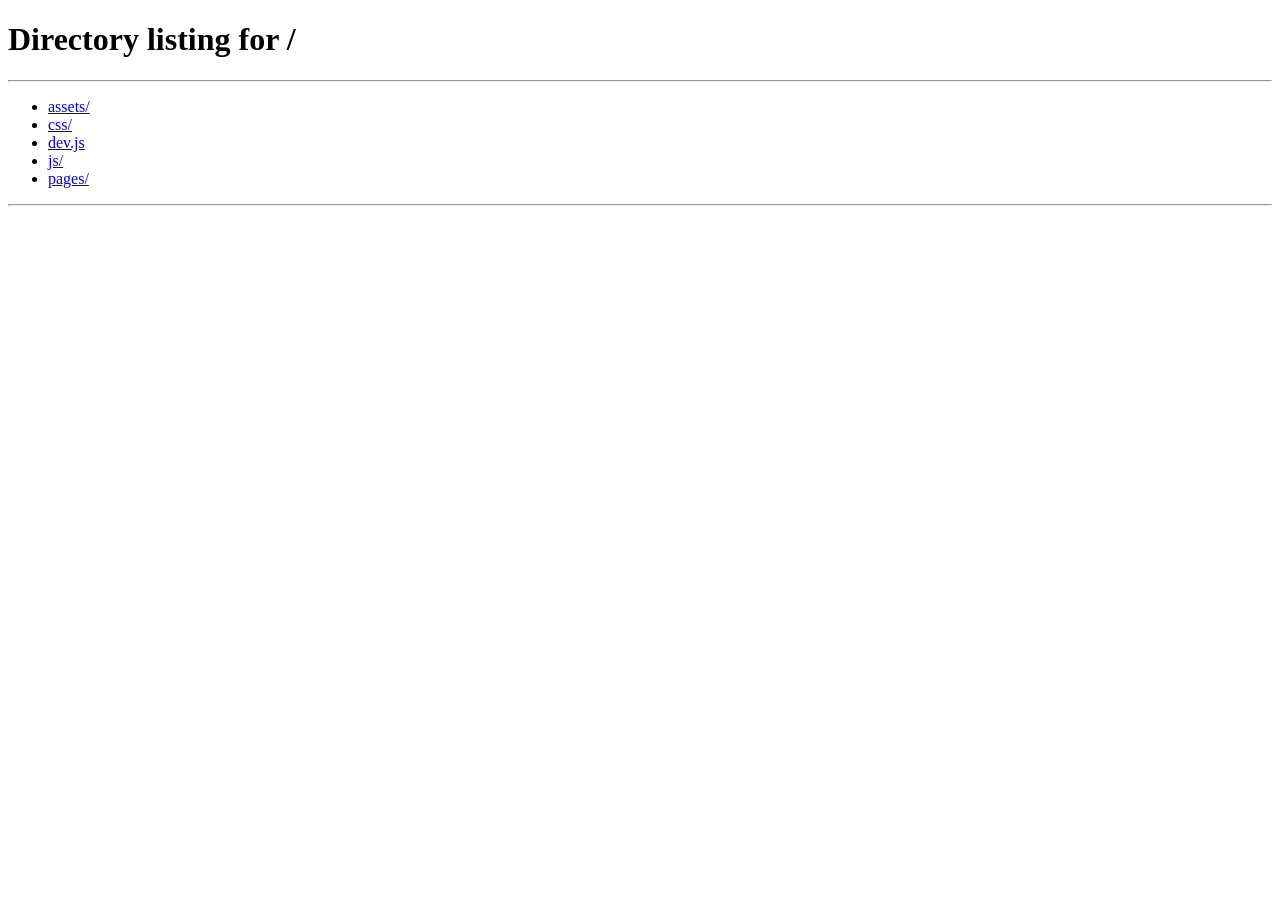
==== commit 2166de7f: "CV is the homepage; header gets an artifact carousel, reading/listening/elsewhere, wider name column" ====
--- a/pages/cv.html
+++ b/pages/cv.html
@@ -2,40 +2,12 @@
 <html lang="en">
 <head>
   <meta charset="UTF-8">
-  <meta name="viewport" content="width=device-width, initial-scale=1.0">
-  <title>CV — Griffin Duffey</title>
-  <meta name="description" content="CV of Griffin Bennett Duffey: project lead, designer and builder. MOMENT and Oratory projects, Votive, research and education.">
-  <link rel="icon" type="image/png" href="/assets/fav.png">
-  <link rel="apple-touch-icon" href="/assets/webclip.png">
-  <link rel="stylesheet" href="/css/cv.css">
-  <link rel="stylesheet" href="/css/visuals/moment.css">
-  <link rel="stylesheet" href="/css/visuals/sheaf.css">
-  <link rel="stylesheet" href="/css/visuals/votive.css">
+  <title>Griffin Duffey</title>
+  <!-- The CV is the homepage now; keep old /cv links (and their #tab/item hashes) working. -->
+  <meta name="robots" content="noindex">
+  <link rel="canonical" href="/">
+  <script>location.replace('/' + location.hash);</script>
+  <meta http-equiv="refresh" content="0; url=/">
 </head>
-<body class="cv">
-  <header class="top" id="top"></header>
-  <section class="intro" id="intro" hidden></section>
-  <main class="sheet-wrap" id="sheet-wrap">
-    <div class="sheet" id="sheet" aria-label="CV"></div>
-  </main>
-
-  <div class="viewer" id="viewer" hidden>
-    <figure class="viewer-media" id="viewer-media" hidden></figure>
-    <aside class="comment" id="comment" role="dialog" aria-modal="false" aria-labelledby="comment-title">
-      <button class="comment-close" id="comment-close" type="button" aria-label="Close">
-        <svg viewBox="0 0 20 20" aria-hidden="true"><path d="M3 3l14 14M17 3L3 17" stroke="currentColor" stroke-width="1.2"/></svg>
-      </button>
-      <div id="comment-body"></div>
-    </aside>
-  </div>
-
-  <article class="print-cv" id="print-cv" aria-hidden="true"></article>
-
-  <script src="/js/cv-data.js"></script>
-  <!-- Featured-work visuals: each file registers window.CVVisuals[name] = (el) => {} -->
-  <script src="/js/visuals/moment.js"></script>
-  <script src="/js/visuals/sheaf.js"></script>
-  <script src="/js/visuals/votive.js"></script>
-  <script src="/js/cv.js"></script>
-</body>
+<body><a href="/">griffin duffey</a></body>
 </html>
